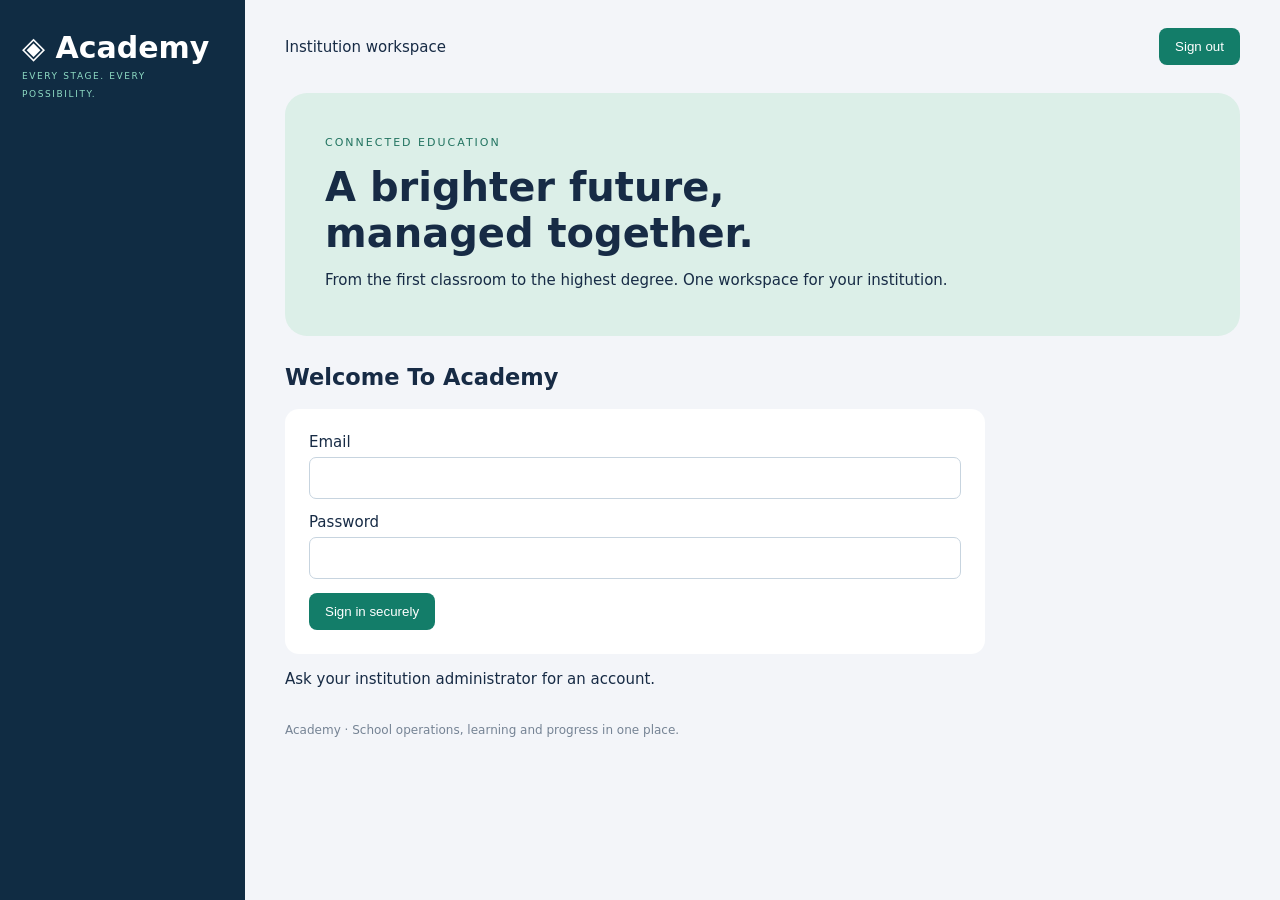
==== static/index.html @ 2c199a10 "Build Academy school operations, learning, exams, grading and payroll initial release" ====
<!doctype html><html lang="en"><meta charset="utf-8"><meta name="viewport" content="width=device-width,initial-scale=1"><title>Academy · Every stage. Every possibility.</title><link rel="stylesheet" href="/static/style.css"><body><aside><div class="brand">◈ Academy</div><small>EVERY STAGE. EVERY POSSIBILITY.</small><nav id="nav"></nav></aside><main><header><span>Institution workspace</span><button id="logout">Sign out</button></header><section id="hero"><p class="eyebrow">CONNECTED EDUCATION</p><h1>A brighter future,<br>managed together.</h1><p>From the first classroom to the highest degree. One workspace for your institution.</p></section><div id="message" role="status"></div><section id="login"><h2>Welcome to Academy</h2><form id="signin"><label>Email<input name="email" type="email" required></label><label>Password<input name="password" type="password" required></label><button>Sign in securely</button></form><p>Ask your institution administrator for an account.</p></section><section id="workspace" hidden><h2 id="title"></h2><div id="content"></div></section><footer>Academy · School operations, learning and progress in one place.</footer></main><script src="/static/app.js"></script></body></html>
---- static/style.css ----
*{box-sizing:border-box}body{margin:0;background:#f3f5f9;color:#172b45;font:15px system-ui}aside{position:fixed;width:245px;height:100vh;background:#102c43;color:white;padding:30px 22px;overflow:auto}.brand{font-size:30px;font-weight:800}small{font-size:9px;letter-spacing:1.6px;color:#8edbc4}nav{margin-top:30px}nav button{display:block;width:100%;text-align:left;background:transparent;color:#d2ddea;margin:4px 0;padding:10px;border:0}nav button:hover{background:#235066}main{margin-left:245px;padding:28px 40px;max-width:1600px}header{display:flex;justify-content:space-between;align-items:center}#hero{background:#dcefe8;border-radius:22px;padding:32px 40px;margin:28px 0}.eyebrow{letter-spacing:2px;font-size:11px;color:#237461}h1{font-size:40px;line-height:1.15;margin:15px 0}h2{text-transform:capitalize}button{cursor:pointer;background:#137d69;color:white;border:0;border-radius:8px;padding:11px 16px}input,textarea,select{display:block;width:100%;border:1px solid #c7d4df;background:white;padding:11px;border-radius:7px;margin:6px 0 14px;font:inherit}label{display:block;text-transform:capitalize}form,.card{background:white;padding:24px;border-radius:14px;margin:16px 0}form{max-width:700px}table{border-collapse:collapse;width:100%;background:white}td,th{text-align:left;padding:13px;border-bottom:1px solid #e2e8ee;font-size:13px}pre{white-space:pre-wrap;overflow-wrap:anywhere}#content{overflow:auto}#message{color:#a22b23;margin:10px 0}footer{margin:35px 0;color:#758394;font-size:12px}.grid{display:grid;grid-template-columns:repeat(auto-fit,minmax(200px,1fr));gap:16px}.metric{background:white;padding:25px;border-radius:14px}.metric strong{display:block;font-size:25px;color:#137d69}@media(max-width:800px){aside{position:relative;width:100%;height:auto}nav{display:flex;overflow:auto;margin-top:15px}nav button{white-space:nowrap;width:auto}main{margin:0;padding:20px}h1{font-size:30px}}
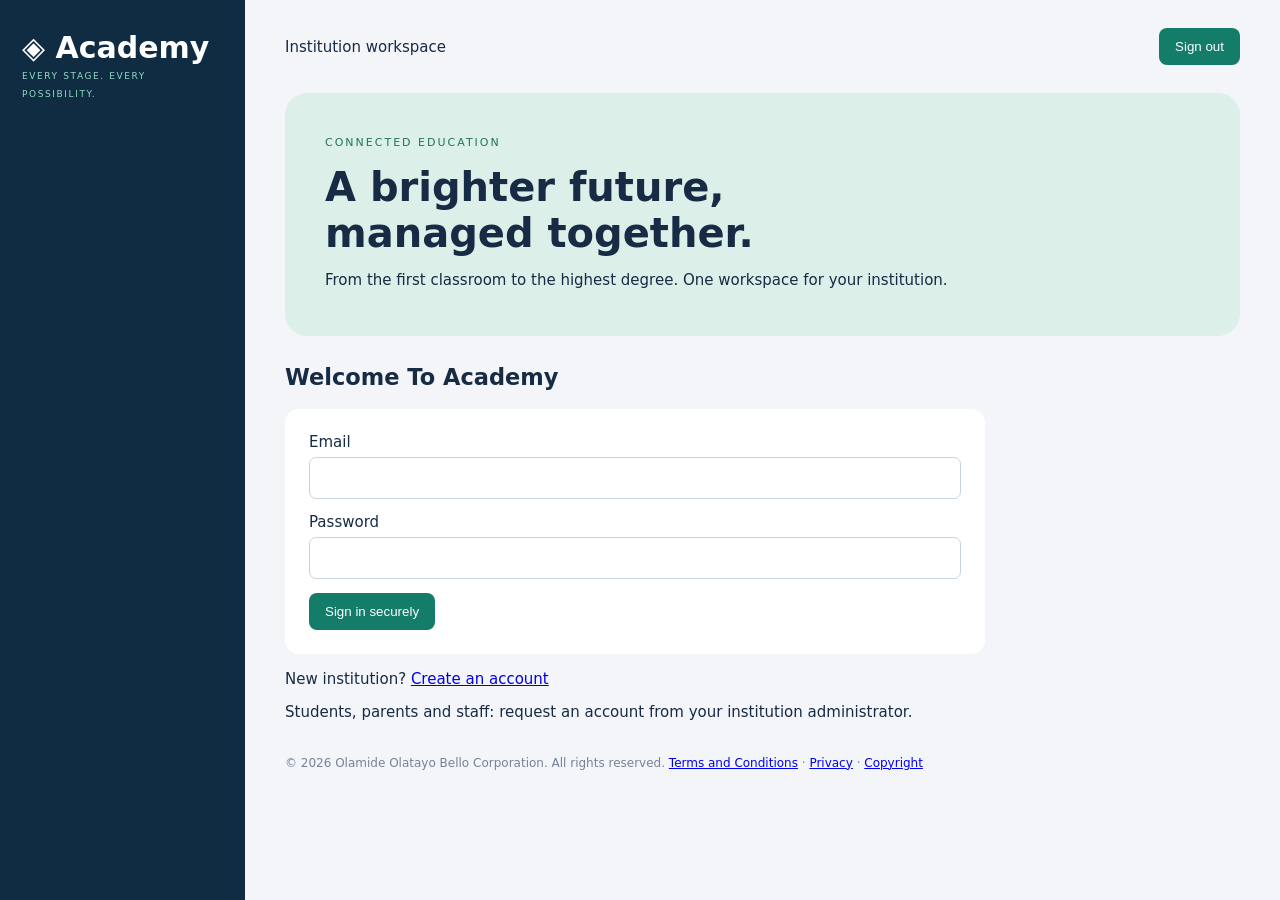
==== commit b906d9b5: "Add institution registration with legal acceptance and Corporation ownership pages" ====
--- a/static/index.html
+++ b/static/index.html
@@ -1 +1 @@
-<!doctype html><html lang="en"><meta charset="utf-8"><meta name="viewport" content="width=device-width,initial-scale=1"><title>Academy · Every stage. Every possibility.</title><link rel="stylesheet" href="/static/style.css"><body><aside><div class="brand">◈ Academy</div><small>EVERY STAGE. EVERY POSSIBILITY.</small><nav id="nav"></nav></aside><main><header><span>Institution workspace</span><button id="logout">Sign out</button></header><section id="hero"><p class="eyebrow">CONNECTED EDUCATION</p><h1>A brighter future,<br>managed together.</h1><p>From the first classroom to the highest degree. One workspace for your institution.</p></section><div id="message" role="status"></div><section id="login"><h2>Welcome to Academy</h2><form id="signin"><label>Email<input name="email" type="email" required></label><label>Password<input name="password" type="password" required></label><button>Sign in securely</button></form><p>Ask your institution administrator for an account.</p></section><section id="workspace" hidden><h2 id="title"></h2><div id="content"></div></section><footer>Academy · School operations, learning and progress in one place.</footer></main><script src="/static/app.js"></script></body></html>
+<!doctype html><html lang="en"><meta charset="utf-8"><meta name="viewport" content="width=device-width,initial-scale=1"><title>Academy · Every stage. Every possibility.</title><link rel="stylesheet" href="/static/style.css"><body><aside><div class="brand">◈ Academy</div><small>EVERY STAGE. EVERY POSSIBILITY.</small><nav id="nav"></nav></aside><main><header><span>Institution workspace</span><button id="logout">Sign out</button></header><section id="hero"><p class="eyebrow">CONNECTED EDUCATION</p><h1>A brighter future,<br>managed together.</h1><p>From the first classroom to the highest degree. One workspace for your institution.</p></section><div id="message" role="status"></div><section id="login"><h2>Welcome to Academy</h2><form id="signin"><label>Email<input name="email" type="email" required></label><label>Password<input name="password" type="password" required></label><button>Sign in securely</button></form><p>New institution? <a href="/signup" id="show-signup">Create an account</a></p><p>Students, parents and staff: request an account from your institution administrator.</p></section><section id="registration" hidden><h2>Create your institution account</h2><form id="signup"><label>Institution name<input name="institution" maxlength="200" required></label><label>Educational level<select name="level" required><option value="">Choose level</option><option value="preschool">Preschool</option><option value="primary">Primary</option><option value="secondary">Secondary</option><option value="vocational">Vocational</option><option value="college">College</option><option value="university">University</option><option value="mixed">Multiple levels</option></select></label><label>Administrator email<input type="email" name="email" autocomplete="email" required></label><label>Password<input type="password" name="password" minlength="12" maxlength="256" autocomplete="new-password" required></label><label>Confirm password<input type="password" name="confirm_password" minlength="12" maxlength="256" autocomplete="new-password" required></label><label><input type="checkbox" name="accept_terms" required>I accept the <a href="/terms" target="_blank" rel="noopener">Terms and Conditions</a> and acknowledge the <a href="/privacy" target="_blank" rel="noopener">Privacy Notice</a>.</label><button>Create institution account</button></form><a href="/" id="show-login">Already registered? Sign in</a></section><section id="workspace" hidden><h2 id="title"></h2><div id="content"></div></section><footer>© 2026 Olamide Olatayo Bello Corporation. All rights reserved. <a href="/terms">Terms and Conditions</a> · <a href="/privacy">Privacy</a> · <a href="/copyright">Copyright</a></footer></main><script src="/static/app.js"></script></body></html>
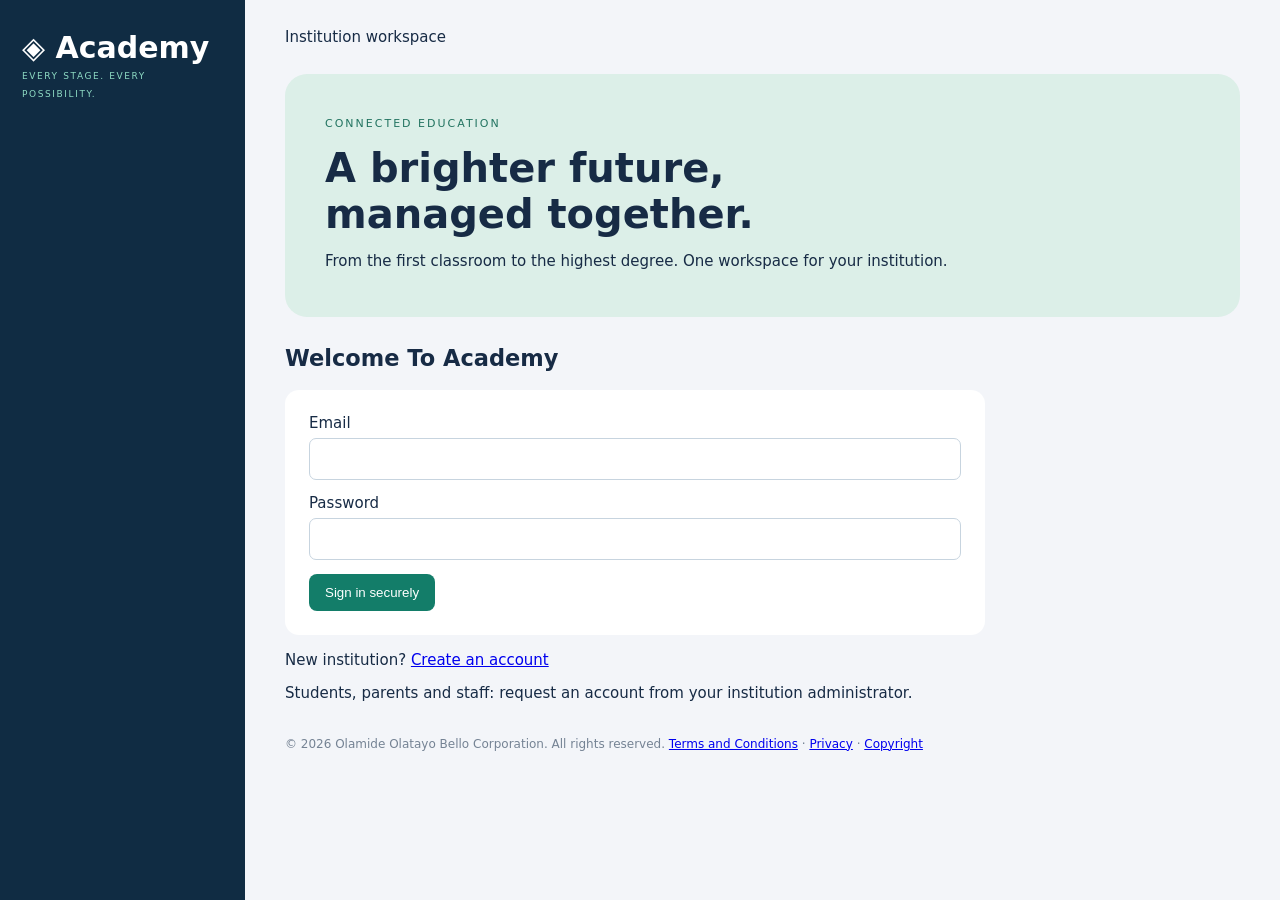
==== commit c5ba6834: "Show sign-out only for authenticated Academy sessions" ====
--- a/static/index.html
+++ b/static/index.html
@@ -1 +1 @@
-<!doctype html><html lang="en"><meta charset="utf-8"><meta name="viewport" content="width=device-width,initial-scale=1"><title>Academy · Every stage. Every possibility.</title><link rel="stylesheet" href="/static/style.css"><body><aside><div class="brand">◈ Academy</div><small>EVERY STAGE. EVERY POSSIBILITY.</small><nav id="nav"></nav></aside><main><header><span>Institution workspace</span><button id="logout">Sign out</button></header><section id="hero"><p class="eyebrow">CONNECTED EDUCATION</p><h1>A brighter future,<br>managed together.</h1><p>From the first classroom to the highest degree. One workspace for your institution.</p></section><div id="message" role="status"></div><section id="login"><h2>Welcome to Academy</h2><form id="signin"><label>Email<input name="email" type="email" required></label><label>Password<input name="password" type="password" required></label><button>Sign in securely</button></form><p>New institution? <a href="/signup" id="show-signup">Create an account</a></p><p>Students, parents and staff: request an account from your institution administrator.</p></section><section id="registration" hidden><h2>Create your institution account</h2><form id="signup"><label>Institution name<input name="institution" maxlength="200" required></label><label>Educational level<select name="level" required><option value="">Choose level</option><option value="preschool">Preschool</option><option value="primary">Primary</option><option value="secondary">Secondary</option><option value="vocational">Vocational</option><option value="college">College</option><option value="university">University</option><option value="mixed">Multiple levels</option></select></label><label>Administrator email<input type="email" name="email" autocomplete="email" required></label><label>Password<input type="password" name="password" minlength="12" maxlength="256" autocomplete="new-password" required></label><label>Confirm password<input type="password" name="confirm_password" minlength="12" maxlength="256" autocomplete="new-password" required></label><label><input type="checkbox" name="accept_terms" required>I accept the <a href="/terms" target="_blank" rel="noopener">Terms and Conditions</a> and acknowledge the <a href="/privacy" target="_blank" rel="noopener">Privacy Notice</a>.</label><button>Create institution account</button></form><a href="/" id="show-login">Already registered? Sign in</a></section><section id="workspace" hidden><h2 id="title"></h2><div id="content"></div></section><footer>© 2026 Olamide Olatayo Bello Corporation. All rights reserved. <a href="/terms">Terms and Conditions</a> · <a href="/privacy">Privacy</a> · <a href="/copyright">Copyright</a></footer></main><script src="/static/app.js"></script></body></html>
+<!doctype html><html lang="en"><meta charset="utf-8"><meta name="viewport" content="width=device-width,initial-scale=1"><title>Academy · Every stage. Every possibility.</title><link rel="stylesheet" href="/static/style.css"><body><aside><div class="brand">◈ Academy</div><small>EVERY STAGE. EVERY POSSIBILITY.</small><nav id="nav"></nav></aside><main><header><span>Institution workspace</span><button id="logout" hidden>Sign out</button></header><section id="hero"><p class="eyebrow">CONNECTED EDUCATION</p><h1>A brighter future,<br>managed together.</h1><p>From the first classroom to the highest degree. One workspace for your institution.</p></section><div id="message" role="status"></div><section id="login"><h2>Welcome to Academy</h2><form id="signin"><label>Email<input name="email" type="email" required></label><label>Password<input name="password" type="password" required></label><button>Sign in securely</button></form><p>New institution? <a href="/signup" id="show-signup">Create an account</a></p><p>Students, parents and staff: request an account from your institution administrator.</p></section><section id="registration" hidden><h2>Create your institution account</h2><form id="signup"><label>Institution name<input name="institution" maxlength="200" required></label><label>Educational level<select name="level" required><option value="">Choose level</option><option value="preschool">Preschool</option><option value="primary">Primary</option><option value="secondary">Secondary</option><option value="vocational">Vocational</option><option value="college">College</option><option value="university">University</option><option value="mixed">Multiple levels</option></select></label><label>Administrator email<input type="email" name="email" autocomplete="email" required></label><label>Password<input type="password" name="password" minlength="12" maxlength="256" autocomplete="new-password" required></label><label>Confirm password<input type="password" name="confirm_password" minlength="12" maxlength="256" autocomplete="new-password" required></label><label><input type="checkbox" name="accept_terms" required>I accept the <a href="/terms" target="_blank" rel="noopener">Terms and Conditions</a> and acknowledge the <a href="/privacy" target="_blank" rel="noopener">Privacy Notice</a>.</label><button>Create institution account</button></form><a href="/" id="show-login">Already registered? Sign in</a></section><section id="workspace" hidden><h2 id="title"></h2><div id="content"></div></section><footer>© 2026 Olamide Olatayo Bello Corporation. All rights reserved. <a href="/terms">Terms and Conditions</a> · <a href="/privacy">Privacy</a> · <a href="/copyright">Copyright</a></footer></main><script src="/static/app.js"></script></body></html>
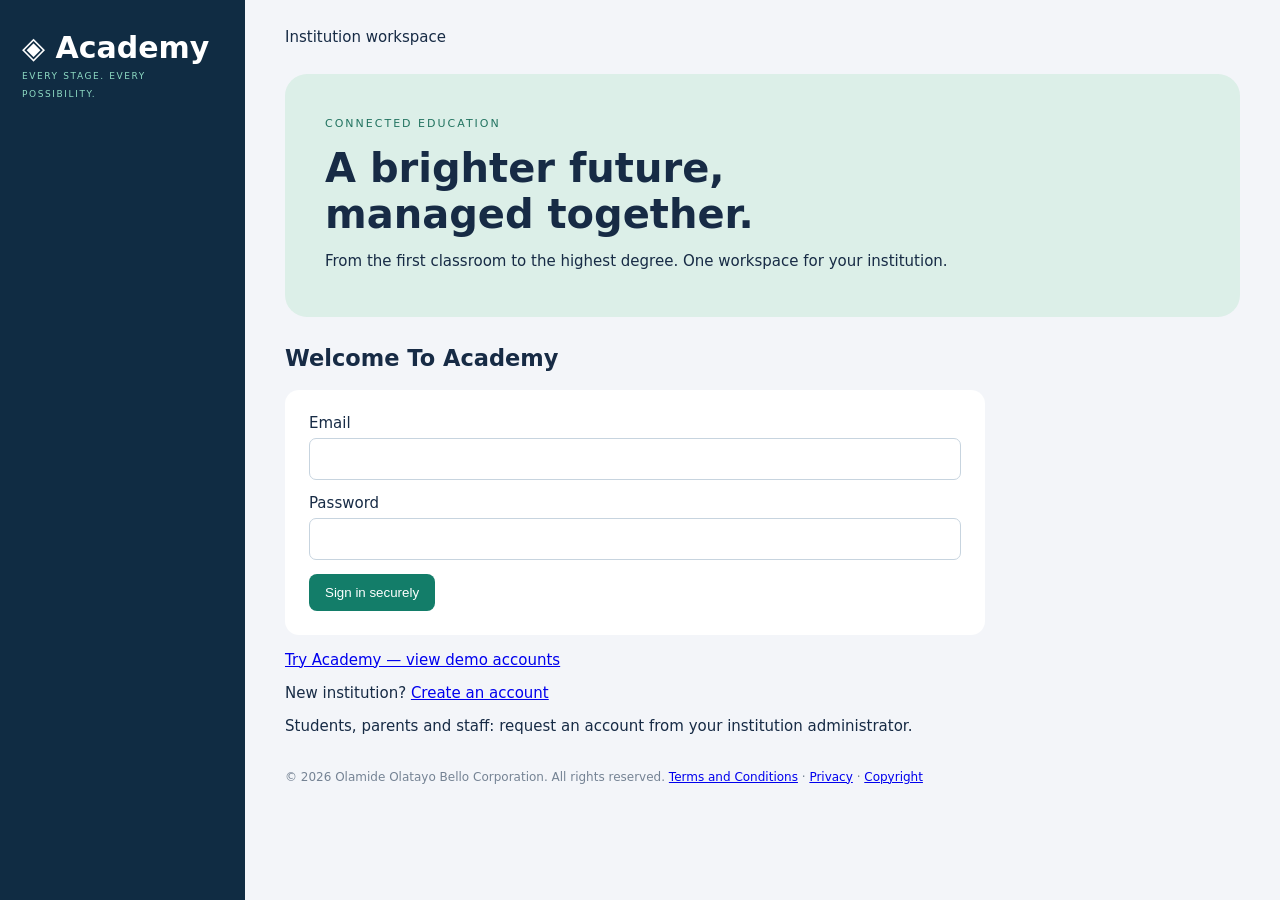
==== commit 99a83c60: "Add isolated public demo accounts and demo directory link" ====
--- a/static/index.html
+++ b/static/index.html
@@ -1 +1 @@
-<!doctype html><html lang="en"><meta charset="utf-8"><meta name="viewport" content="width=device-width,initial-scale=1"><title>Academy · Every stage. Every possibility.</title><link rel="stylesheet" href="/static/style.css"><body><aside><div class="brand">◈ Academy</div><small>EVERY STAGE. EVERY POSSIBILITY.</small><nav id="nav"></nav></aside><main><header><span>Institution workspace</span><button id="logout" hidden>Sign out</button></header><section id="hero"><p class="eyebrow">CONNECTED EDUCATION</p><h1>A brighter future,<br>managed together.</h1><p>From the first classroom to the highest degree. One workspace for your institution.</p></section><div id="message" role="status"></div><section id="login"><h2>Welcome to Academy</h2><form id="signin"><label>Email<input name="email" type="email" required></label><label>Password<input name="password" type="password" required></label><button>Sign in securely</button></form><p>New institution? <a href="/signup" id="show-signup">Create an account</a></p><p>Students, parents and staff: request an account from your institution administrator.</p></section><section id="registration" hidden><h2>Create your institution account</h2><form id="signup"><label>Institution name<input name="institution" maxlength="200" required></label><label>Educational level<select name="level" required><option value="">Choose level</option><option value="preschool">Preschool</option><option value="primary">Primary</option><option value="secondary">Secondary</option><option value="vocational">Vocational</option><option value="college">College</option><option value="university">University</option><option value="mixed">Multiple levels</option></select></label><label>Administrator email<input type="email" name="email" autocomplete="email" required></label><label>Password<input type="password" name="password" minlength="12" maxlength="256" autocomplete="new-password" required></label><label>Confirm password<input type="password" name="confirm_password" minlength="12" maxlength="256" autocomplete="new-password" required></label><label><input type="checkbox" name="accept_terms" required>I accept the <a href="/terms" target="_blank" rel="noopener">Terms and Conditions</a> and acknowledge the <a href="/privacy" target="_blank" rel="noopener">Privacy Notice</a>.</label><button>Create institution account</button></form><a href="/" id="show-login">Already registered? Sign in</a></section><section id="workspace" hidden><h2 id="title"></h2><div id="content"></div></section><footer>© 2026 Olamide Olatayo Bello Corporation. All rights reserved. <a href="/terms">Terms and Conditions</a> · <a href="/privacy">Privacy</a> · <a href="/copyright">Copyright</a></footer></main><script src="/static/app.js"></script></body></html>
+<!doctype html><html lang="en"><meta charset="utf-8"><meta name="viewport" content="width=device-width,initial-scale=1"><title>Academy · Every stage. Every possibility.</title><link rel="stylesheet" href="/static/style.css"><body><aside><div class="brand">◈ Academy</div><small>EVERY STAGE. EVERY POSSIBILITY.</small><nav id="nav"></nav></aside><main><header><span>Institution workspace</span><button id="logout" hidden>Sign out</button></header><section id="hero"><p class="eyebrow">CONNECTED EDUCATION</p><h1>A brighter future,<br>managed together.</h1><p>From the first classroom to the highest degree. One workspace for your institution.</p></section><div id="message" role="status"></div><section id="login"><h2>Welcome to Academy</h2><form id="signin"><label>Email<input name="email" type="email" required></label><label>Password<input name="password" type="password" required></label><button>Sign in securely</button></form><p><a href="/demo">Try Academy — view demo accounts</a></p><p>New institution? <a href="/signup" id="show-signup">Create an account</a></p><p>Students, parents and staff: request an account from your institution administrator.</p></section><section id="registration" hidden><h2>Create your institution account</h2><form id="signup"><label>Institution name<input name="institution" maxlength="200" required></label><label>Educational level<select name="level" required><option value="">Choose level</option><option value="preschool">Preschool</option><option value="primary">Primary</option><option value="secondary">Secondary</option><option value="vocational">Vocational</option><option value="college">College</option><option value="university">University</option><option value="mixed">Multiple levels</option></select></label><label>Administrator email<input type="email" name="email" autocomplete="email" required></label><label>Password<input type="password" name="password" minlength="12" maxlength="256" autocomplete="new-password" required></label><label>Confirm password<input type="password" name="confirm_password" minlength="12" maxlength="256" autocomplete="new-password" required></label><label><input type="checkbox" name="accept_terms" required>I accept the <a href="/terms" target="_blank" rel="noopener">Terms and Conditions</a> and acknowledge the <a href="/privacy" target="_blank" rel="noopener">Privacy Notice</a>.</label><button>Create institution account</button></form><a href="/" id="show-login">Already registered? Sign in</a></section><section id="workspace" hidden><h2 id="title"></h2><div id="content"></div></section><footer>© 2026 Olamide Olatayo Bello Corporation. All rights reserved. <a href="/terms">Terms and Conditions</a> · <a href="/privacy">Privacy</a> · <a href="/copyright">Copyright</a></footer></main><script src="/static/app.js"></script></body></html>
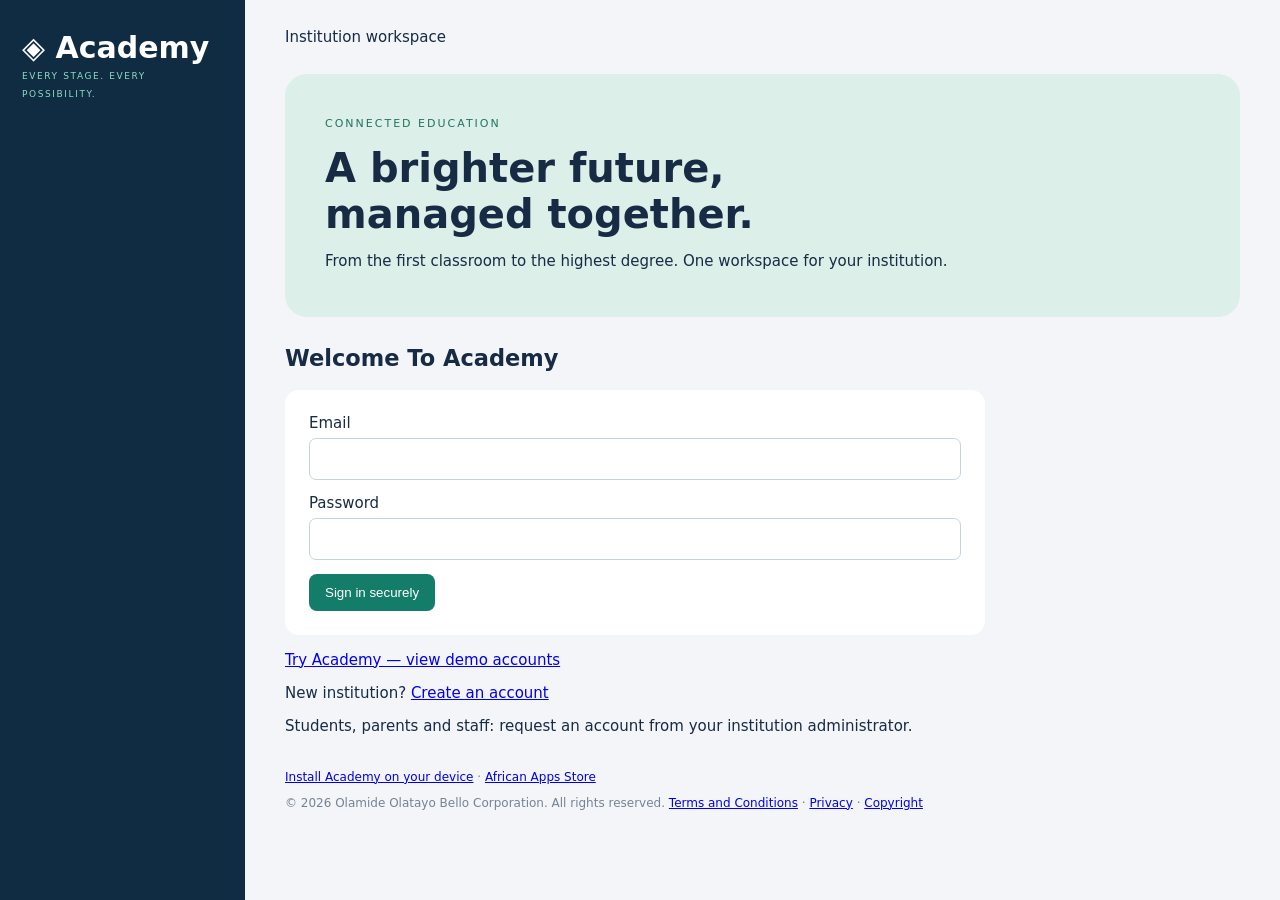
==== commit e1674520: "Add cross-platform Academy installation routes and platform install link" ====
--- a/static/index.html
+++ b/static/index.html
@@ -1 +1 @@
-<!doctype html><html lang="en"><meta charset="utf-8"><meta name="viewport" content="width=device-width,initial-scale=1"><title>Academy · Every stage. Every possibility.</title><link rel="stylesheet" href="/static/style.css"><body><aside><div class="brand">◈ Academy</div><small>EVERY STAGE. EVERY POSSIBILITY.</small><nav id="nav"></nav></aside><main><header><span>Institution workspace</span><button id="logout" hidden>Sign out</button></header><section id="hero"><p class="eyebrow">CONNECTED EDUCATION</p><h1>A brighter future,<br>managed together.</h1><p>From the first classroom to the highest degree. One workspace for your institution.</p></section><div id="message" role="status"></div><section id="login"><h2>Welcome to Academy</h2><form id="signin"><label>Email<input name="email" type="email" required></label><label>Password<input name="password" type="password" required></label><button>Sign in securely</button></form><p><a href="/demo">Try Academy — view demo accounts</a></p><p>New institution? <a href="/signup" id="show-signup">Create an account</a></p><p>Students, parents and staff: request an account from your institution administrator.</p></section><section id="registration" hidden><h2>Create your institution account</h2><form id="signup"><label>Institution name<input name="institution" maxlength="200" required></label><label>Educational level<select name="level" required><option value="">Choose level</option><option value="preschool">Preschool</option><option value="primary">Primary</option><option value="secondary">Secondary</option><option value="vocational">Vocational</option><option value="college">College</option><option value="university">University</option><option value="mixed">Multiple levels</option></select></label><label>Administrator email<input type="email" name="email" autocomplete="email" required></label><label>Password<input type="password" name="password" minlength="12" maxlength="256" autocomplete="new-password" required></label><label>Confirm password<input type="password" name="confirm_password" minlength="12" maxlength="256" autocomplete="new-password" required></label><label><input type="checkbox" name="accept_terms" required>I accept the <a href="/terms" target="_blank" rel="noopener">Terms and Conditions</a> and acknowledge the <a href="/privacy" target="_blank" rel="noopener">Privacy Notice</a>.</label><button>Create institution account</button></form><a href="/" id="show-login">Already registered? Sign in</a></section><section id="workspace" hidden><h2 id="title"></h2><div id="content"></div></section><footer>© 2026 Olamide Olatayo Bello Corporation. All rights reserved. <a href="/terms">Terms and Conditions</a> · <a href="/privacy">Privacy</a> · <a href="/copyright">Copyright</a></footer></main><script src="/static/app.js"></script></body></html>
+<!doctype html><html lang="en"><meta charset="utf-8"><meta name="viewport" content="width=device-width,initial-scale=1"><link rel="apple-touch-icon" href="/static/icon-192.png"><link rel="manifest" href="/manifest.webmanifest"><link rel="icon" href="/static/icon.svg" type="image/svg+xml"><meta name="theme-color" content="#102c43"><title>Academy · Every stage. Every possibility.</title><link rel="stylesheet" href="/static/style.css"><body><aside><div class="brand">◈ Academy</div><small>EVERY STAGE. EVERY POSSIBILITY.</small><nav id="nav"></nav></aside><main><header><span>Institution workspace</span><button id="logout" hidden>Sign out</button></header><section id="hero"><p class="eyebrow">CONNECTED EDUCATION</p><h1>A brighter future,<br>managed together.</h1><p>From the first classroom to the highest degree. One workspace for your institution.</p></section><div id="message" role="status"></div><section id="login"><h2>Welcome to Academy</h2><form id="signin"><label>Email<input name="email" type="email" required></label><label>Password<input name="password" type="password" required></label><button>Sign in securely</button></form><p><a href="/demo">Try Academy — view demo accounts</a></p><p>New institution? <a href="/signup" id="show-signup">Create an account</a></p><p>Students, parents and staff: request an account from your institution administrator.</p></section><section id="registration" hidden><h2>Create your institution account</h2><form id="signup"><label>Institution name<input name="institution" maxlength="200" required></label><label>Educational level<select name="level" required><option value="">Choose level</option><option value="preschool">Preschool</option><option value="primary">Primary</option><option value="secondary">Secondary</option><option value="vocational">Vocational</option><option value="college">College</option><option value="university">University</option><option value="mixed">Multiple levels</option></select></label><label>Administrator email<input type="email" name="email" autocomplete="email" required></label><label>Password<input type="password" name="password" minlength="12" maxlength="256" autocomplete="new-password" required></label><label>Confirm password<input type="password" name="confirm_password" minlength="12" maxlength="256" autocomplete="new-password" required></label><label><input type="checkbox" name="accept_terms" required>I accept the <a href="/terms" target="_blank" rel="noopener">Terms and Conditions</a> and acknowledge the <a href="/privacy" target="_blank" rel="noopener">Privacy Notice</a>.</label><button>Create institution account</button></form><a href="/" id="show-login">Already registered? Sign in</a></section><section id="workspace" hidden><h2 id="title"></h2><div id="content"></div></section><footer><p><a href="/install">Install Academy on your device</a> · <a href="https://africanappsstore.space/#Hosted%20apps">African Apps Store</a></p>© 2026 Olamide Olatayo Bello Corporation. All rights reserved. <a href="/terms">Terms and Conditions</a> · <a href="/privacy">Privacy</a> · <a href="/copyright">Copyright</a></footer></main><script src="/static/app.js"></script></body></html>
